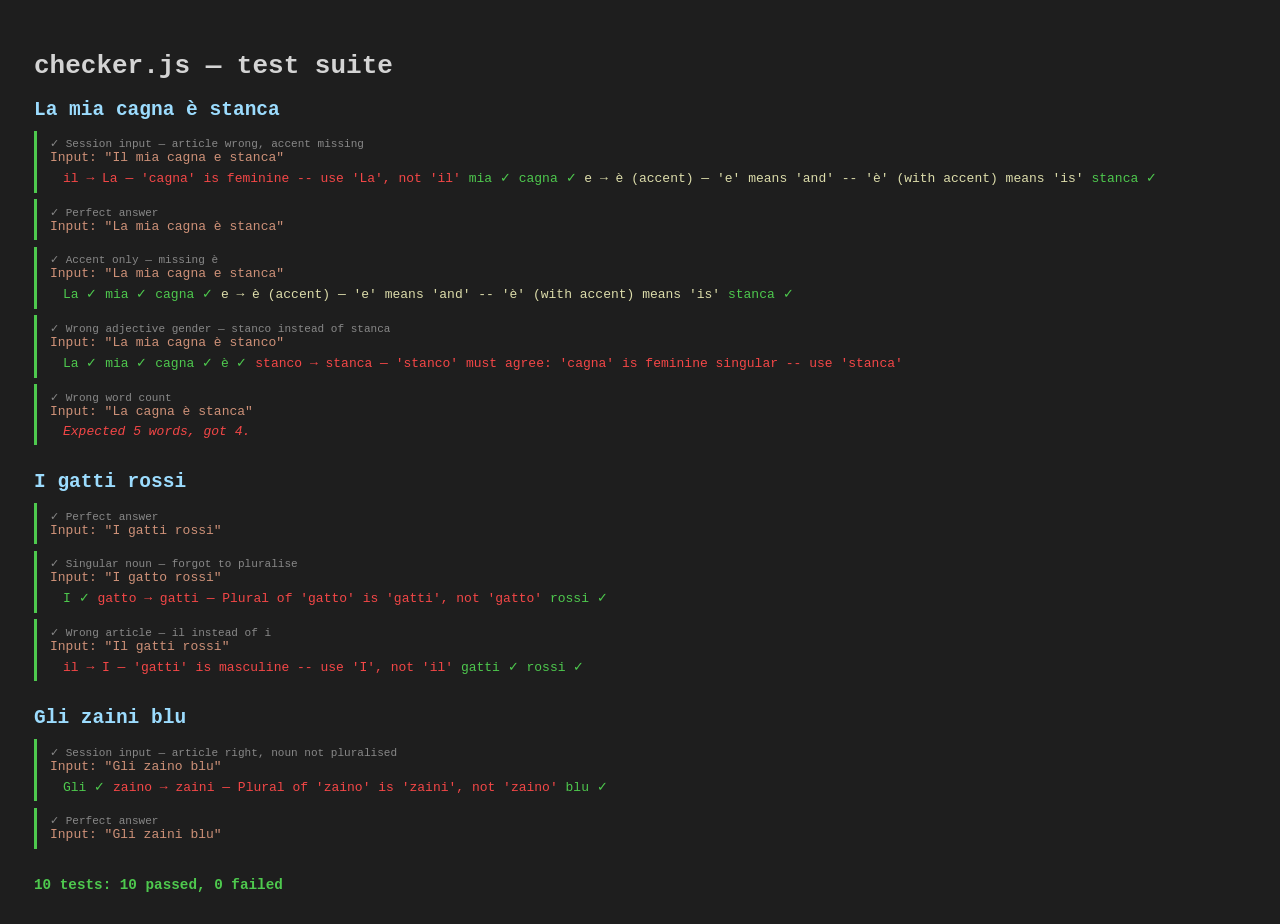
==== test_checker.html @ 8f9391da "Initial commit — working Italian tutor (Phases 1-4 + data expansion)" ====
<!DOCTYPE html>
<html lang="en">
<head>
    <meta charset="UTF-8">
    <title>Checker Tests</title>
    <style>
        body { font-family: monospace; padding: 2em; background: #1e1e1e; color: #d4d4d4; }
        .suite { margin-bottom: 2em; }
        h2 { color: #9cdcfe; margin-bottom: 0.5em; }
        .case { margin: 0.5em 0; padding: 0.5em 1em; border-left: 3px solid #555; }
        .pass { border-color: #4ec94e; }
        .fail { border-color: #f44747; }
        .label { color: #888; font-size: 0.85em; }
        .input { color: #ce9178; }
        .tokens { margin-top: 0.4em; padding-left: 1em; }
        .tok-ok      { color: #4ec94e; }
        .tok-accent  { color: #dcdcaa; }
        .tok-wrong   { color: #f44747; }
        .tok-struct  { color: #f44747; font-style: italic; }
        .summary { margin-top: 2em; font-size: 1.1em; font-weight: bold; }
        .summary.all-pass { color: #4ec94e; }
        .summary.has-fail { color: #f44747; }
    </style>
</head>
<body>
<h1>checker.js — test suite</h1>
<div id="output"></div>

<script type="module">
import { check } from './js/checker.js';

// ── The exercise from our design session ─────────────────────────────────────
// "My (female) dog is tired" → "La mia cagna è stanca"

const cagnaExercise = {
    answer: "La mia cagna è stanca",
    answerTokens: [
        { token: "La",     role: "article",    ruleId: "article_definite",    context: { gender: "f", number: "singular", noun: "cagna" } },
        { token: "mia",    role: "possessive", ruleId: "possessive_article",  context: { gender: "f", number: "singular", noun: "cagna" } },
        { token: "cagna",  role: "noun",       ruleId: null,                  context: { gender: "f", number: "singular", singular: "cagna" } },
        { token: "è",      role: "verb",       ruleId: null,                  context: { verb: "essere", pronoun: "lui/lei" } },
        { token: "stanca", role: "adjective",  ruleId: "adj_gender_agreement",context: { gender: "f", number: "singular", noun: "cagna", baseForm: "stanco" } }
    ]
};

// ── "The red cats" → "I gatti rossi" ─────────────────────────────────────────

const gattiExercise = {
    answer: "I gatti rossi",
    answerTokens: [
        { token: "I",      role: "article",   ruleId: "article_definite",    context: { gender: "m", number: "plural", noun: "gatti" } },
        { token: "gatti",  role: "noun",      ruleId: "noun_plural",         context: { gender: "m", number: "plural", singular: "gatto" } },
        { token: "rossi",  role: "adjective", ruleId: "adj_number_agreement",context: { gender: "m", number: "plural", noun: "gatti", baseForm: "rosso" } }
    ]
};

// ── "The blue rucksacks" → "Gli zaini blu" ───────────────────────────────────

const zainiExercise = {
    answer: "Gli zaini blu",
    answerTokens: [
        { token: "Gli",   role: "article",   ruleId: "article_definite", context: { gender: "m", number: "plural", noun: "zaini" } },
        { token: "zaini", role: "noun",      ruleId: "noun_plural",      context: { gender: "m", number: "plural", singular: "zaino" } },
        { token: "blu",   role: "adjective", ruleId: "adj_invariable",   context: { gender: "m", number: "plural", noun: "zaini", baseForm: "blu" } }
    ]
};

// ── Test cases ────────────────────────────────────────────────────────────────

const tests = [
    {
        suite: "La mia cagna è stanca",
        cases: [
            {
                label: "Session input — article wrong, accent missing",
                input: "Il mia cagna e stanca",
                exercise: cagnaExercise,
                expect: { correct: false, accentOnly: false },
                expectTokens: [
                    { correct: false, accentOnly: false },  // Il → La
                    { correct: true,  accentOnly: false },  // mia ✓
                    { correct: true,  accentOnly: false },  // cagna ✓
                    { correct: true,  accentOnly: true  },  // e → è (accent)
                    { correct: true,  accentOnly: false },  // stanca ✓
                ]
            },
            {
                label: "Perfect answer",
                input: "La mia cagna è stanca",
                exercise: cagnaExercise,
                expect: { correct: true, accentOnly: false },
            },
            {
                label: "Accent only — missing è",
                input: "La mia cagna e stanca",
                exercise: cagnaExercise,
                expect: { correct: true, accentOnly: true },
            },
            {
                label: "Wrong adjective gender — stanco instead of stanca",
                input: "La mia cagna è stanco",
                exercise: cagnaExercise,
                expect: { correct: false, accentOnly: false },
                expectTokens: [
                    { correct: true,  accentOnly: false },
                    { correct: true,  accentOnly: false },
                    { correct: true,  accentOnly: false },
                    { correct: true,  accentOnly: false },
                    { correct: false, accentOnly: false },  // stanco → stanca
                ]
            },
            {
                label: "Wrong word count",
                input: "La cagna è stanca",
                exercise: cagnaExercise,
                expect: { correct: false },
                expectStructural: true
            },
        ]
    },
    {
        suite: "I gatti rossi",
        cases: [
            {
                label: "Perfect answer",
                input: "I gatti rossi",
                exercise: gattiExercise,
                expect: { correct: true, accentOnly: false },
            },
            {
                label: "Singular noun — forgot to pluralise",
                input: "I gatto rossi",
                exercise: gattiExercise,
                expect: { correct: false },
                expectTokens: [
                    { correct: true,  accentOnly: false },
                    { correct: false, accentOnly: false },  // gatto → gatti
                    { correct: true,  accentOnly: false },
                ]
            },
            {
                label: "Wrong article — il instead of i",
                input: "Il gatti rossi",
                exercise: gattiExercise,
                expect: { correct: false },
                expectTokens: [
                    { correct: false, accentOnly: false },  // Il → I
                    { correct: true,  accentOnly: false },
                    { correct: true,  accentOnly: false },
                ]
            },
        ]
    },
    {
        suite: "Gli zaini blu",
        cases: [
            {
                label: "Session input — article right, noun not pluralised",
                input: "Gli zaino blu",
                exercise: zainiExercise,
                expect: { correct: false },
                expectTokens: [
                    { correct: true,  accentOnly: false },  // Gli ✓
                    { correct: false, accentOnly: false },  // zaino → zaini
                    { correct: true,  accentOnly: false },  // blu ✓ (invariable)
                ]
            },
            {
                label: "Perfect answer",
                input: "Gli zaini blu",
                exercise: zainiExercise,
                expect: { correct: true, accentOnly: false },
            },
        ]
    },
];

// ── Runner ────────────────────────────────────────────────────────────────────

let passed = 0;
let failed = 0;
const out = document.getElementById('output');

function assert(condition, label) {
    if (!condition) throw new Error(label);
}

for (const suite of tests) {
    const suiteEl = document.createElement('div');
    suiteEl.className = 'suite';
    suiteEl.innerHTML = `<h2>${suite.suite}</h2>`;

    for (const tc of suite.cases) {
        const result = check(tc.input, tc.exercise);
        let ok = true;
        const notes = [];

        try {
            if ('correct'    in tc.expect) assert(result.correct    === tc.expect.correct,    `correct: expected ${tc.expect.correct}, got ${result.correct}`);
            if ('accentOnly' in tc.expect) assert(result.accentOnly === tc.expect.accentOnly, `accentOnly: expected ${tc.expect.accentOnly}, got ${result.accentOnly}`);
            if (tc.expectStructural) assert(result.structuralError !== null, 'expected structuralError');
            if (tc.expectTokens) {
                assert(result.tokens.length === tc.expectTokens.length, `token count: expected ${tc.expectTokens.length}, got ${result.tokens.length}`);
                tc.expectTokens.forEach((et, i) => {
                    const t = result.tokens[i];
                    if ('correct'    in et) assert(t.correct    === et.correct,    `token[${i}].correct: expected ${et.correct}, got ${t.correct}`);
                    if ('accentOnly' in et) assert(t.accentOnly === et.accentOnly, `token[${i}].accentOnly: expected ${et.accentOnly}, got ${t.accentOnly}`);
                });
            }
        } catch (e) {
            ok = false;
            notes.push(e.message);
        }

        const caseEl = document.createElement('div');
        caseEl.className = `case ${ok ? 'pass' : 'fail'}`;

        let html = `<div class="label">${ok ? '✓' : '✗'} ${tc.label}</div>`;
        html += `<div class="input">Input: "${tc.input}"</div>`;

        if (!ok) {
            notes.forEach(n => { html += `<div class="tok-wrong">  ✗ ${n}</div>`; });
        }

        if (result.structuralError) {
            html += `<div class="tokens"><span class="tok-struct">${result.structuralError.message}</span></div>`;
        } else if (result.tokens.length > 0) {
            html += '<div class="tokens">';
            result.tokens.forEach(t => {
                if (t.correct && !t.accentOnly) {
                    html += `<span class="tok-ok">${t.expected} ✓</span>  `;
                } else if (t.accentOnly) {
                    html += `<span class="tok-accent">${t.got} → ${t.expected} (accent)  ${t.message ? '— ' + t.message : ''}</span>  `;
                } else {
                    html += `<span class="tok-wrong">${t.got} → ${t.expected}  — ${t.message}</span>  `;
                }
            });
            html += '</div>';
        }

        caseEl.innerHTML = html;
        suiteEl.appendChild(caseEl);

        if (ok) passed++; else failed++;
    }

    out.appendChild(suiteEl);
}

const summaryEl = document.createElement('div');
summaryEl.className = `summary ${failed === 0 ? 'all-pass' : 'has-fail'}`;
summaryEl.textContent = `${passed + failed} tests: ${passed} passed, ${failed} failed`;
out.appendChild(summaryEl);
</script>
</body>
</html>
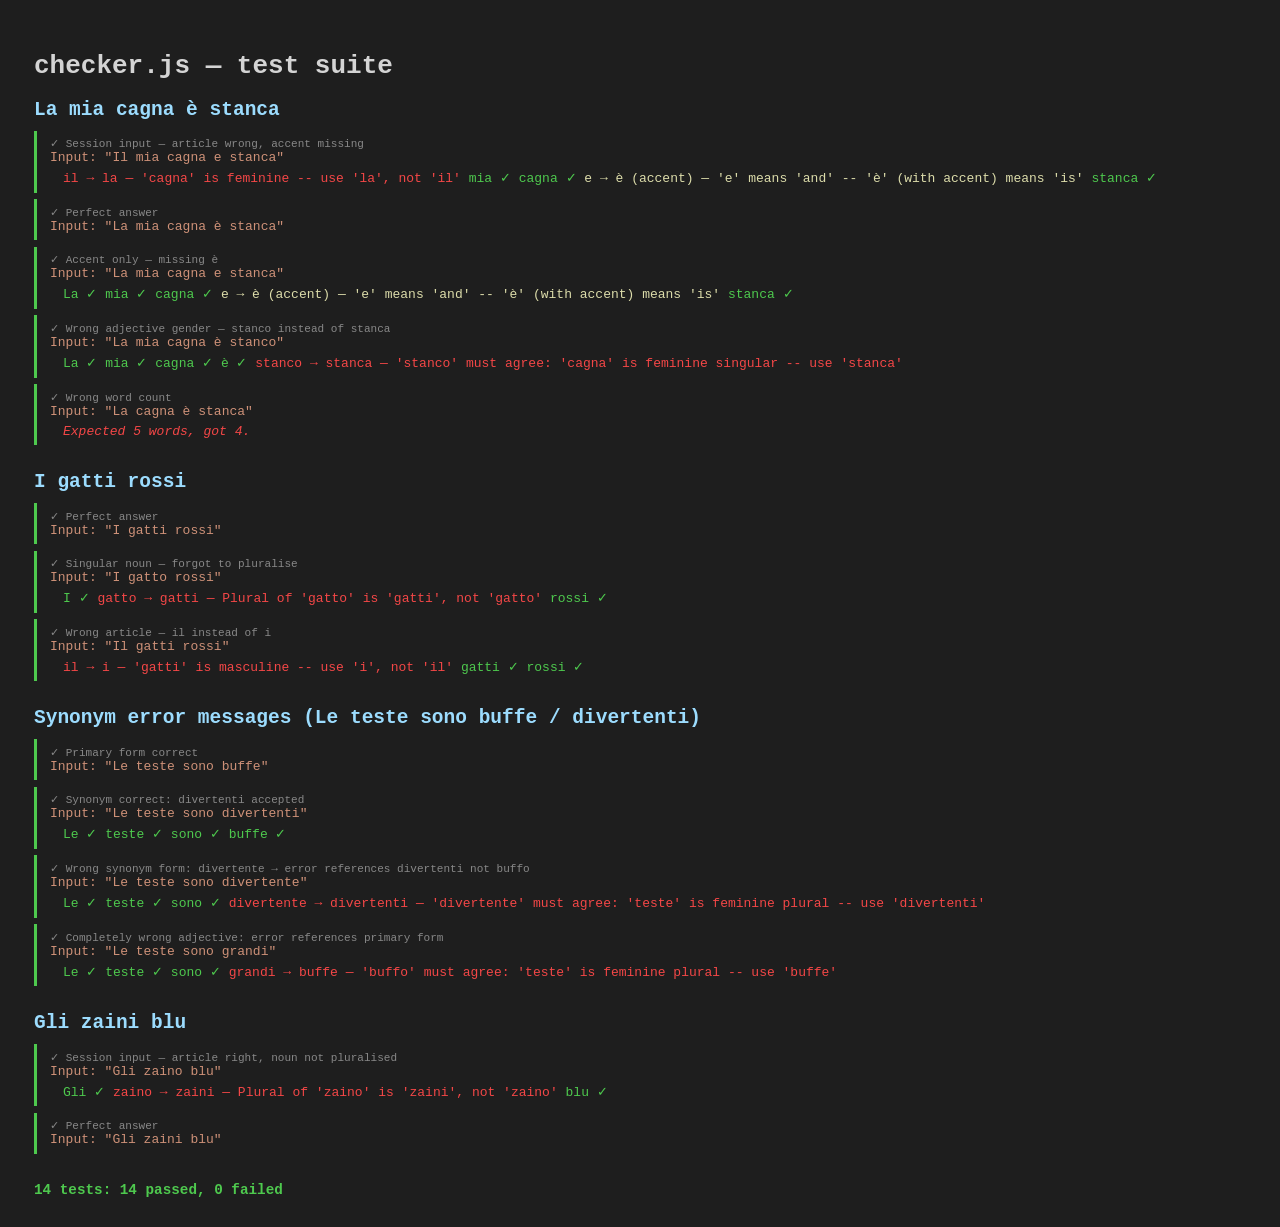
==== commit 140a87d3: "Add synonym error message tests to test_checker.html Four cases: primary correct, synonym correct, w" ====
--- a/test_checker.html
+++ b/test_checker.html
@@ -54,6 +54,20 @@
     ]
 };
 
+// ── "The heads are amusing" → "Le teste sono buffe" (synonym: divertenti) ────
+
+const testeExercise = {
+    answer: "Le teste sono buffe",
+    answerTokens: [
+        { token: "Le",    role: "article",   ruleId: "article_definite",     context: { gender: "f", number: "plural",   noun: "teste" } },
+        { token: "teste", role: "noun",      ruleId: "noun_plural",          context: { gender: "f", number: "plural",   singular: "testa" } },
+        { token: "sono",  role: "verb",      ruleId: null,                   context: { verb: "essere", pronoun: "loro" } },
+        { token: "buffe", role: "adjective", ruleId: "adj_number_agreement",
+          accepted: ["buffe", "divertenti"], acceptedBases: ["buffo", "divertente"],
+          context: { gender: "f", number: "plural", noun: "teste", baseForm: "buffo" } }
+    ]
+};
+
 // ── "The blue rucksacks" → "Gli zaini blu" ───────────────────────────────────
 
 const zainiExercise = {
@@ -147,6 +161,47 @@
                     { correct: false, accentOnly: false },  // Il → I
                     { correct: true,  accentOnly: false },
                     { correct: true,  accentOnly: false },
+                ]
+            },
+        ]
+    },
+    {
+        suite: "Synonym error messages (Le teste sono buffe / divertenti)",
+        cases: [
+            {
+                label: "Primary form correct",
+                input: "Le teste sono buffe",
+                exercise: testeExercise,
+                expect: { correct: true, accentOnly: false },
+            },
+            {
+                label: "Synonym correct: divertenti accepted",
+                input: "Le teste sono divertenti",
+                exercise: testeExercise,
+                expect: { correct: true, accentOnly: false },
+            },
+            {
+                label: "Wrong synonym form: divertente → error references divertenti not buffo",
+                input: "Le teste sono divertente",
+                exercise: testeExercise,
+                expect: { correct: false },
+                expectTokens: [
+                    { correct: true  },
+                    { correct: true  },
+                    { correct: true  },
+                    { correct: false, expected: "divertenti", message: "divertenti" },
+                ]
+            },
+            {
+                label: "Completely wrong adjective: error references primary form",
+                input: "Le teste sono grandi",
+                exercise: testeExercise,
+                expect: { correct: false },
+                expectTokens: [
+                    { correct: true  },
+                    { correct: true  },
+                    { correct: true  },
+                    { correct: false, expected: "buffe" },
                 ]
             },
         ]
@@ -205,6 +260,8 @@
                     const t = result.tokens[i];
                     if ('correct'    in et) assert(t.correct    === et.correct,    `token[${i}].correct: expected ${et.correct}, got ${t.correct}`);
                     if ('accentOnly' in et) assert(t.accentOnly === et.accentOnly, `token[${i}].accentOnly: expected ${et.accentOnly}, got ${t.accentOnly}`);
+                    if ('expected'   in et) assert(t.expected   === et.expected,   `token[${i}].expected: expected "${et.expected}", got "${t.expected}"`);
+                    if ('message'    in et) assert(t.message?.includes(et.message), `token[${i}].message: expected to include "${et.message}", got "${t.message}"`);
                 });
             }
         } catch (e) {
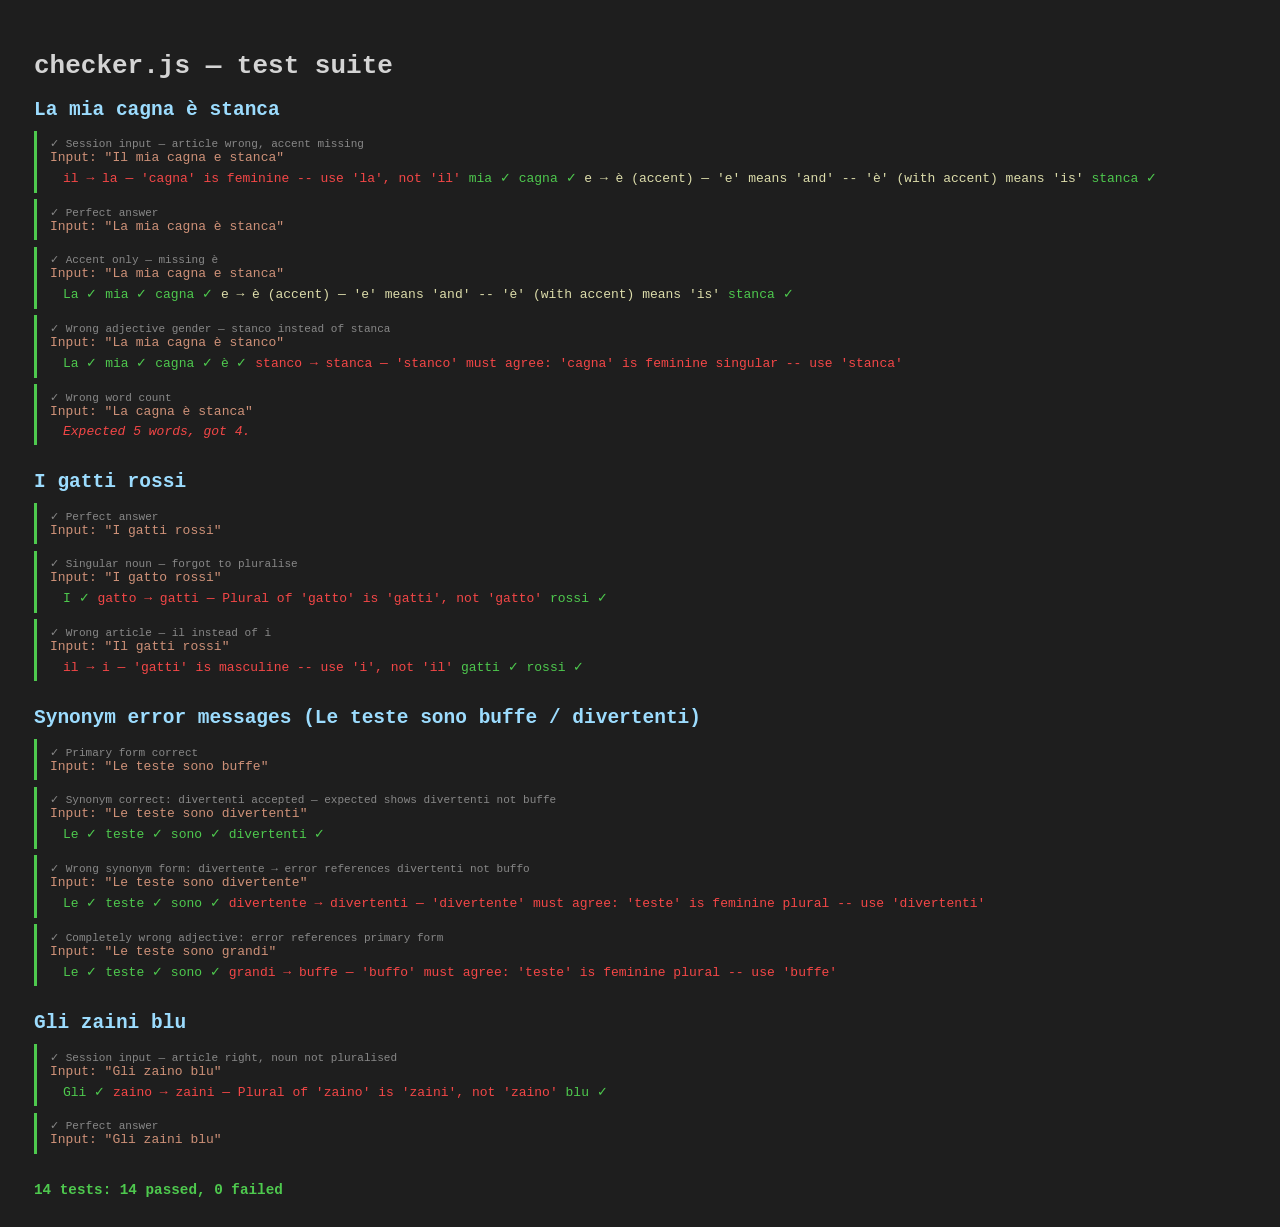
==== commit 113c39f8: "Show matched synonym form in expected, not primary form When the user types a correct synonym (e.g. " ====
--- a/test_checker.html
+++ b/test_checker.html
@@ -175,10 +175,16 @@
                 expect: { correct: true, accentOnly: false },
             },
             {
-                label: "Synonym correct: divertenti accepted",
+                label: "Synonym correct: divertenti accepted — expected shows divertenti not buffe",
                 input: "Le teste sono divertenti",
                 exercise: testeExercise,
                 expect: { correct: true, accentOnly: false },
+                expectTokens: [
+                    { correct: true },
+                    { correct: true },
+                    { correct: true },
+                    { correct: true, expected: "divertenti" },
+                ]
             },
             {
                 label: "Wrong synonym form: divertente → error references divertenti not buffo",
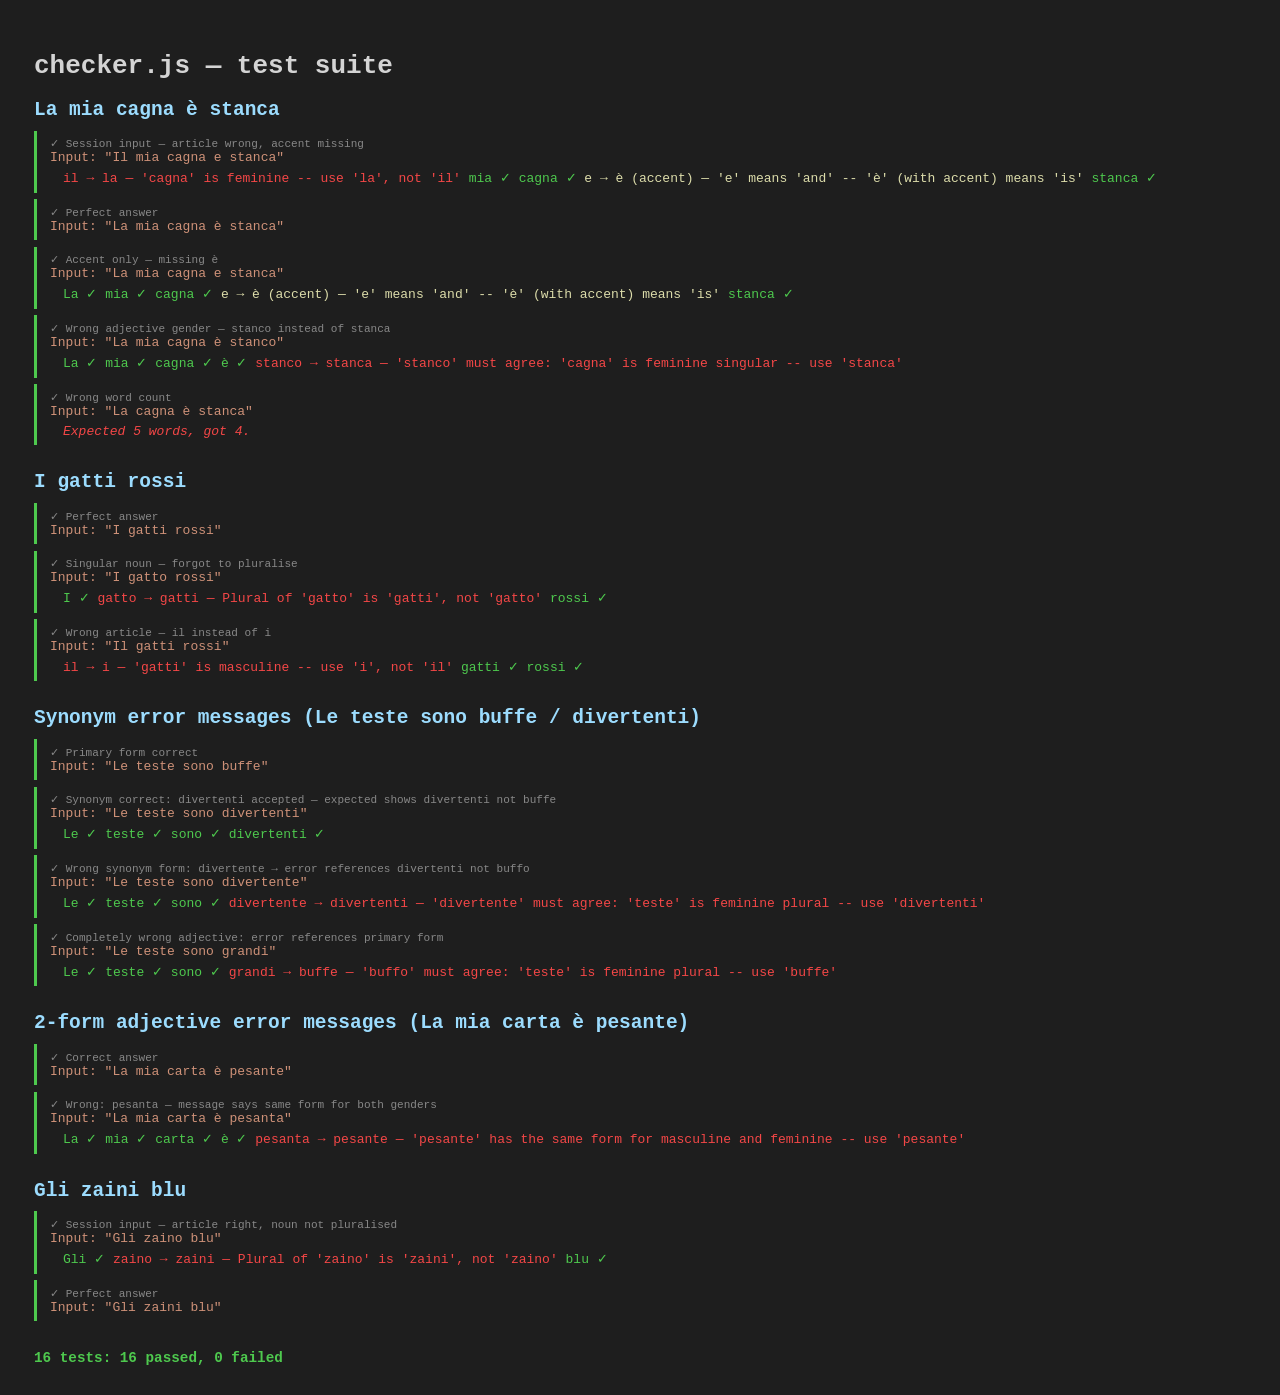
==== commit b4b111fe: "Add adj_2form ruleId for 2-form adjectives 2-form adjectives (pesante, grande, triste…) now get thei" ====
--- a/test_checker.html
+++ b/test_checker.html
@@ -68,6 +68,22 @@
     ]
 };
 
+// ── "My card is heavy" → "La mia carta è pesante" (2-form adjective) ─────────
+
+const cartaExercise = {
+    answer: "La mia carta è pesante",
+    answerTokens: [
+        { token: "La",      role: "article",    ruleId: "article_definite",   context: { gender: "f", number: "singular", noun: "carta" } },
+        { token: "mia",     role: "possessive", ruleId: "possessive_article", context: { gender: "f", number: "singular", noun: "carta" } },
+        { token: "carta",   role: "noun",       ruleId: null,                 context: { gender: "f", number: "singular", singular: "carta" } },
+        { token: "è",       role: "verb",       ruleId: null,                 context: { verb: "essere", pronoun: "lui/lei" } },
+        { token: "pesante", role: "adjective",  ruleId: "adj_2form",
+          accepted: ["pesante"],
+          acceptedBases: ["pesante"],
+          context: { gender: "f", number: "singular", noun: "carta", baseForm: "pesante", agreement: "2form" } }
+    ]
+};
+
 // ── "The blue rucksacks" → "Gli zaini blu" ───────────────────────────────────
 
 const zainiExercise = {
@@ -208,6 +224,30 @@
                     { correct: true  },
                     { correct: true  },
                     { correct: false, expected: "buffe" },
+                ]
+            },
+        ]
+    },
+    {
+        suite: "2-form adjective error messages (La mia carta è pesante)",
+        cases: [
+            {
+                label: "Correct answer",
+                input: "La mia carta è pesante",
+                exercise: cartaExercise,
+                expect: { correct: true, accentOnly: false },
+            },
+            {
+                label: "Wrong: pesanta — message says same form for both genders",
+                input: "La mia carta è pesanta",
+                exercise: cartaExercise,
+                expect: { correct: false },
+                expectTokens: [
+                    { correct: true },
+                    { correct: true },
+                    { correct: true },
+                    { correct: true },
+                    { correct: false, message: "same form for masculine and feminine" },
                 ]
             },
         ]
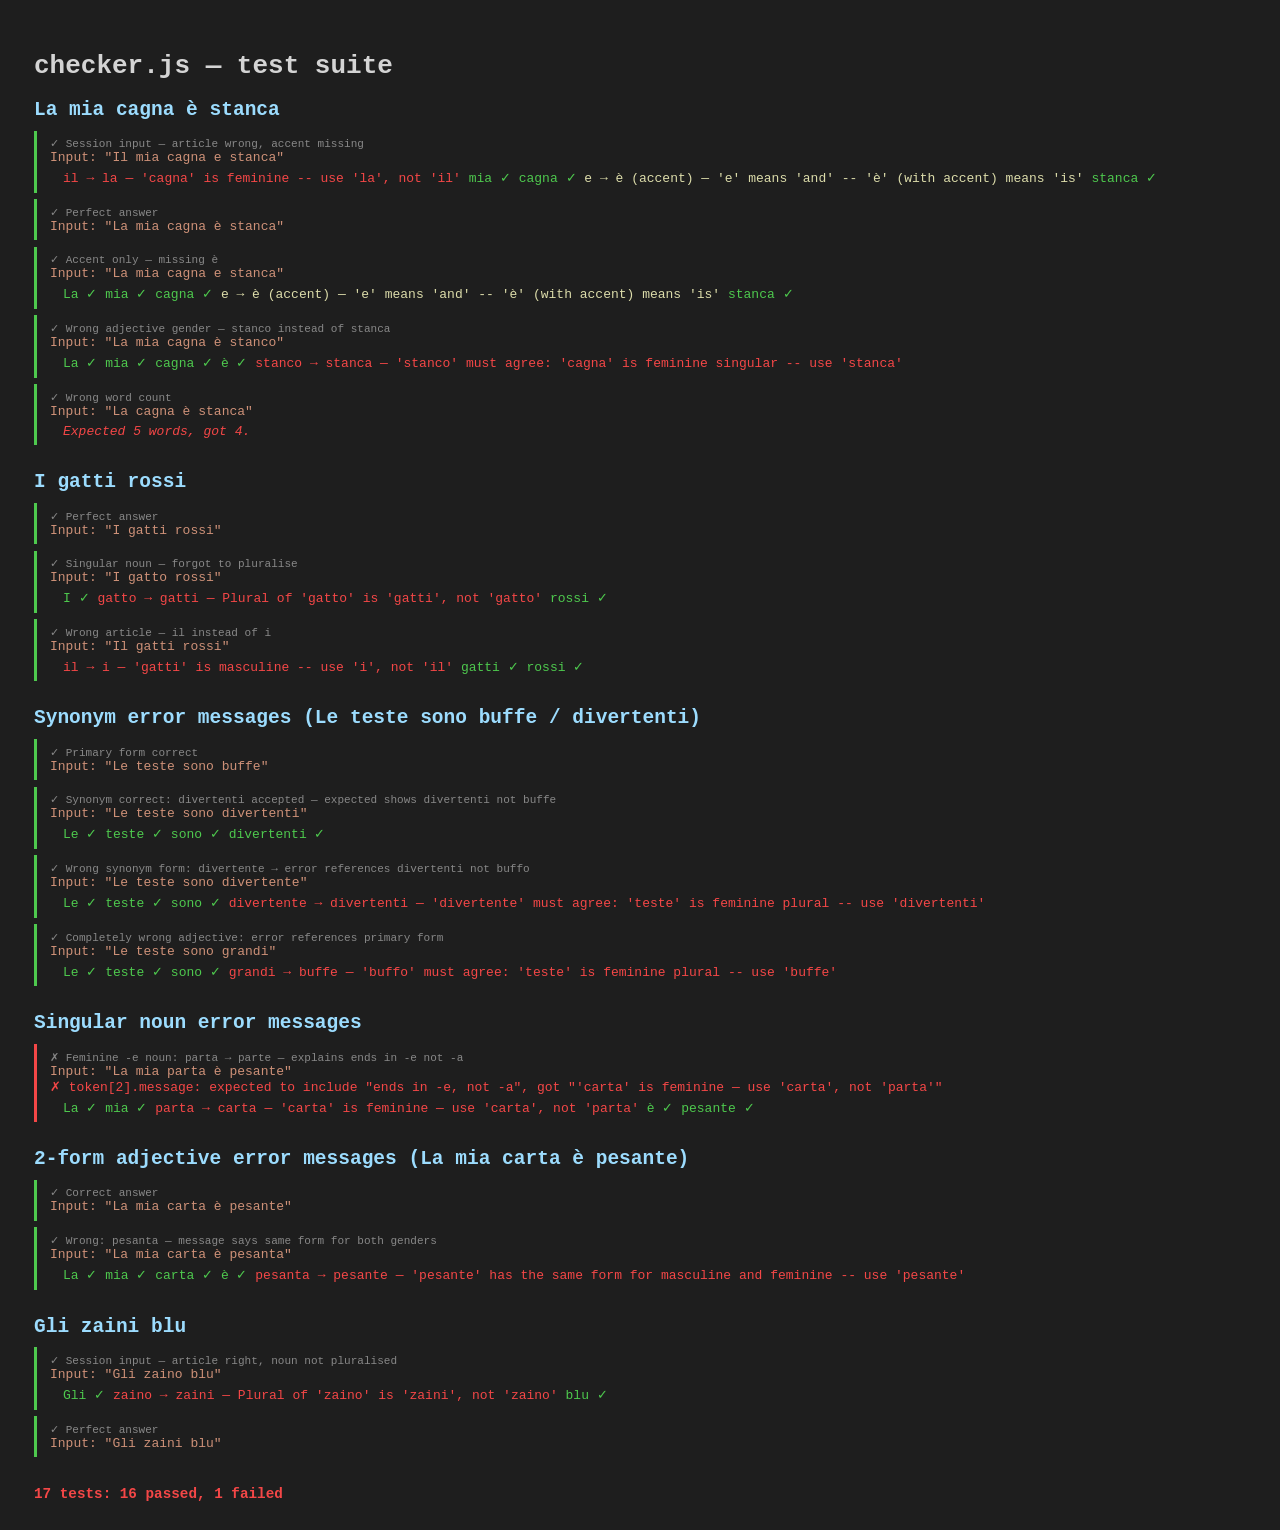
==== commit 431095ce: "Improve singular noun error messages Instead of bare 'Use X not Y', explain the gender and ending: -" ====
--- a/test_checker.html
+++ b/test_checker.html
@@ -229,6 +229,24 @@
         ]
     },
     {
+        suite: "Singular noun error messages",
+        cases: [
+            {
+                label: "Feminine -e noun: parta → parte — explains ends in -e not -a",
+                input: "La mia parta è pesante",
+                exercise: cartaExercise,
+                expect: { correct: false },
+                expectTokens: [
+                    { correct: true },
+                    { correct: true },
+                    { correct: false, message: "ends in -e, not -a" },
+                    { correct: true },
+                    { correct: true },
+                ]
+            },
+        ]
+    },
+    {
         suite: "2-form adjective error messages (La mia carta è pesante)",
         cases: [
             {
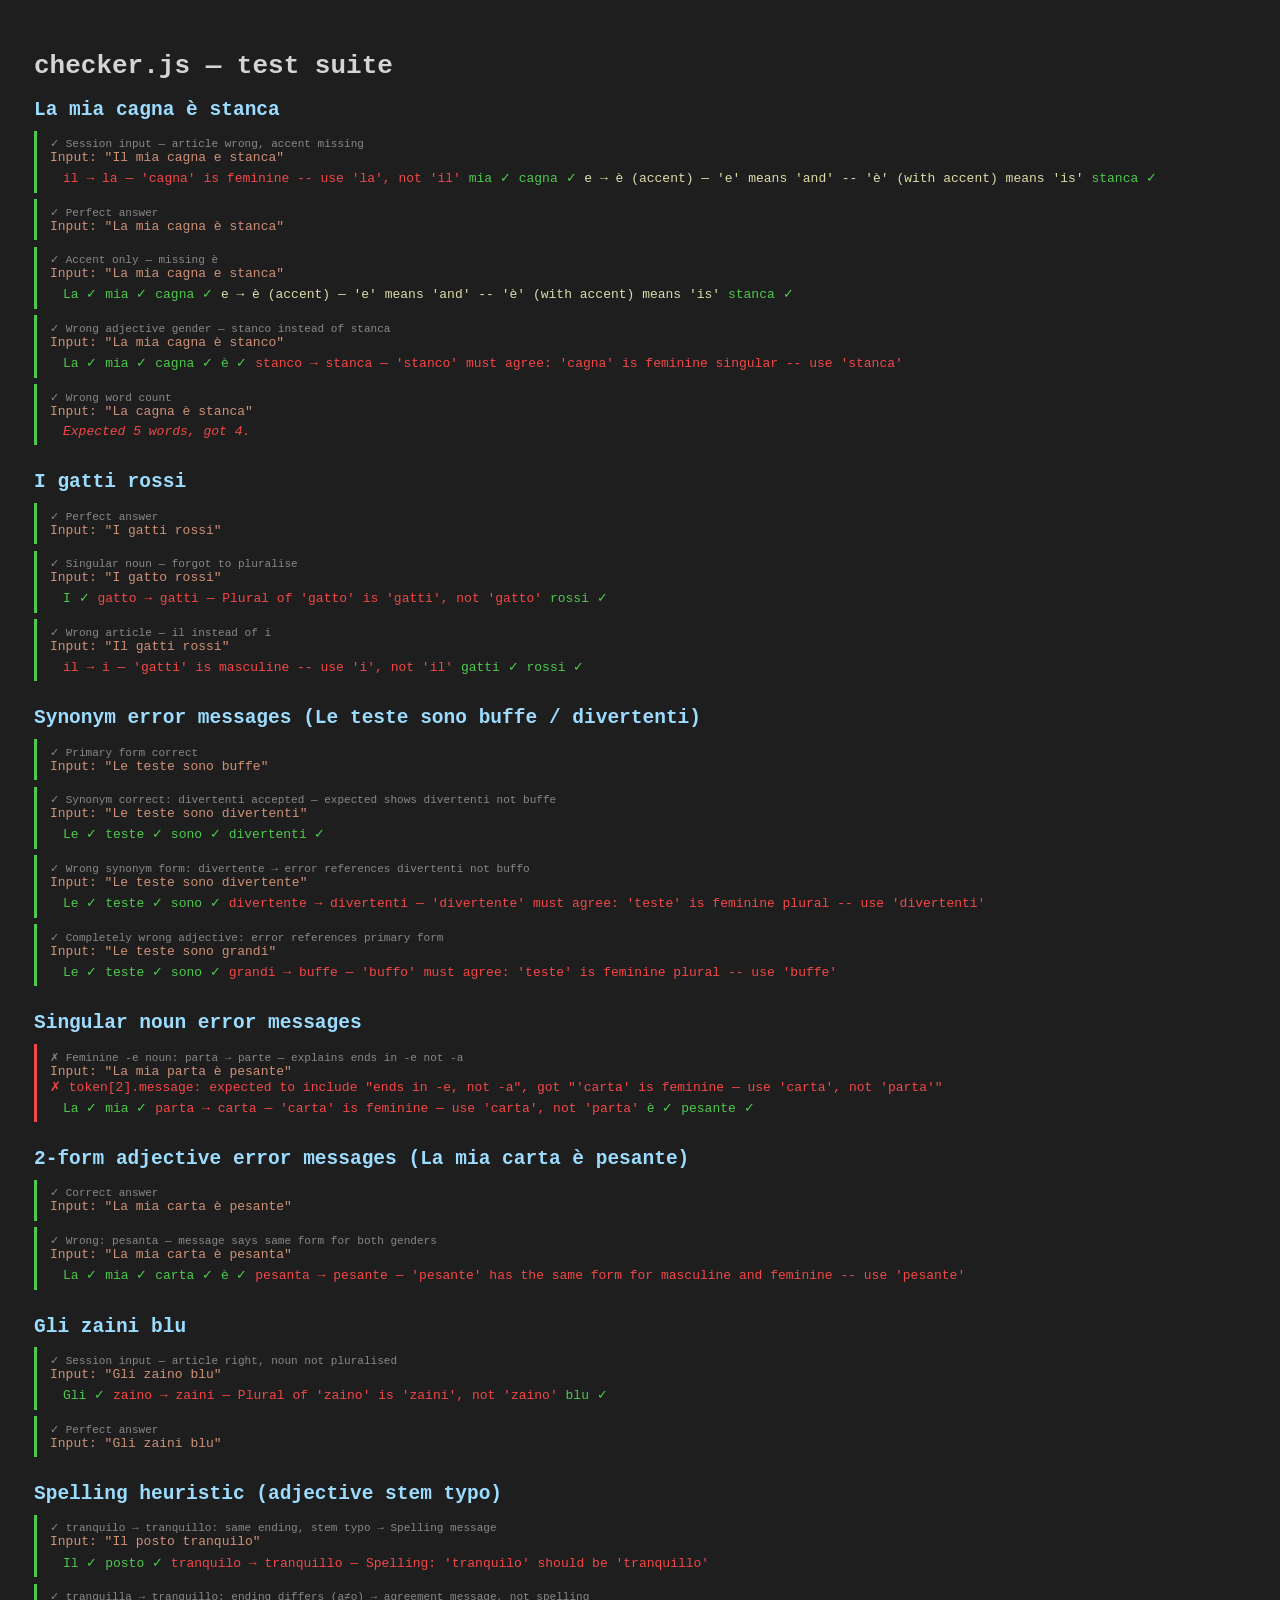
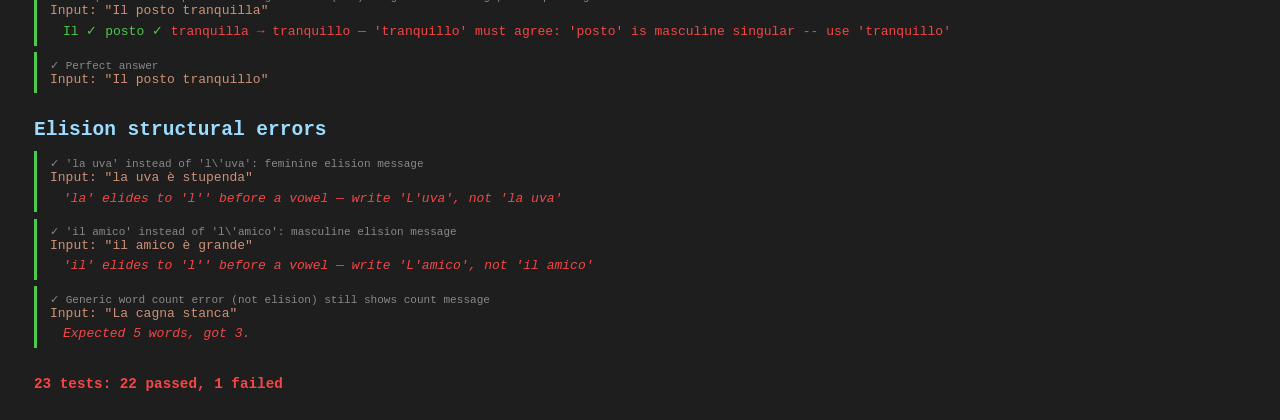
==== commit 545a7f98: "Improve test coverage and add etymological notes to invariable adjectives - test_checker.html: add s" ====
--- a/test_checker.html
+++ b/test_checker.html
@@ -95,6 +95,49 @@
     ]
 };
 
+// ── "Il posto tranquillo" — for spelling heuristic tests ─────────────────────
+
+const postoExercise = {
+    answer: "Il posto tranquillo",
+    answerTokens: [
+        { token: "Il",         role: "article",   ruleId: "article_definite",
+          context: { gender: "m", number: "singular", noun: "posto" } },
+        { token: "posto",      role: "noun",       ruleId: null,
+          context: { gender: "m", number: "singular", singular: "posto" } },
+        { token: "tranquillo", role: "adjective",  ruleId: "adj_gender_agreement",
+          accepted: ["tranquillo"], acceptedBases: ["tranquillo"],
+          context: { gender: "m", number: "singular", noun: "posto", baseForm: "tranquillo", agreement: "4form" } }
+    ]
+};
+
+// ── "L'uva è stupenda" / "L'amico è grande" — for elision error tests ────────
+
+const uvaExercise = {
+    answer: "L'uva è stupenda",
+    answerTokens: [
+        { token: "L'uva",    role: "article_noun", ruleId: "article_definite",
+          context: { gender: "f", number: "singular", noun: "uva", article_class: "vowel" } },
+        { token: "è",        role: "verb",          ruleId: null,
+          context: { verb: "essere", pronoun: "lui/lei" } },
+        { token: "stupenda", role: "adjective",     ruleId: "adj_gender_agreement",
+          accepted: ["stupenda"], acceptedBases: ["stupendo"],
+          context: { gender: "f", number: "singular", noun: "uva", baseForm: "stupendo", agreement: "4form" } }
+    ]
+};
+
+const amicoElisionExercise = {
+    answer: "L'amico è grande",
+    answerTokens: [
+        { token: "L'amico", role: "article_noun", ruleId: "article_definite",
+          context: { gender: "m", number: "singular", noun: "amico", article_class: "vowel" } },
+        { token: "è",       role: "verb",          ruleId: null,
+          context: { verb: "essere", pronoun: "lui/lei" } },
+        { token: "grande",  role: "adjective",     ruleId: "adj_2form",
+          accepted: ["grande"], acceptedBases: ["grande"],
+          context: { gender: "m", number: "singular", noun: "amico", baseForm: "grande", agreement: "2form" } }
+    ]
+};
+
 // ── Test cases ────────────────────────────────────────────────────────────────
 
 const tests = [
@@ -292,6 +335,68 @@
             },
         ]
     },
+    {
+        suite: "Spelling heuristic (adjective stem typo)",
+        cases: [
+            {
+                label: "tranquilo → tranquillo: same ending, stem typo → Spelling message",
+                input: "Il posto tranquilo",
+                exercise: postoExercise,
+                expect: { correct: false },
+                expectTokens: [
+                    { correct: true },
+                    { correct: true },
+                    { correct: false, message: "Spelling" },
+                ]
+            },
+            {
+                label: "tranquilla → tranquillo: ending differs (a≠o) → agreement message, not spelling",
+                input: "Il posto tranquilla",
+                exercise: postoExercise,
+                expect: { correct: false },
+                expectTokens: [
+                    { correct: true },
+                    { correct: true },
+                    { correct: false, message: "must agree" },
+                ]
+            },
+            {
+                label: "Perfect answer",
+                input: "Il posto tranquillo",
+                exercise: postoExercise,
+                expect: { correct: true, accentOnly: false },
+            },
+        ]
+    },
+    {
+        suite: "Elision structural errors",
+        cases: [
+            {
+                label: "'la uva' instead of 'l\\'uva': feminine elision message",
+                input: "la uva è stupenda",
+                exercise: uvaExercise,
+                expect: { correct: false },
+                expectStructural: true,
+                expectStructuralMessage: "'la' elides",
+            },
+            {
+                label: "'il amico' instead of 'l\\'amico': masculine elision message",
+                input: "il amico è grande",
+                exercise: amicoElisionExercise,
+                expect: { correct: false },
+                expectStructural: true,
+                expectStructuralMessage: "'il' elides",
+            },
+            {
+                label: "Generic word count error (not elision) still shows count message",
+                input: "La cagna stanca",
+                exercise: cagnaExercise,
+                expect: { correct: false },
+                expectStructural: true,
+                expectStructuralMessage: "Expected 5 words",
+            },
+        ]
+    },
 ];
 
 // ── Runner ────────────────────────────────────────────────────────────────────
@@ -318,6 +423,7 @@
             if ('correct'    in tc.expect) assert(result.correct    === tc.expect.correct,    `correct: expected ${tc.expect.correct}, got ${result.correct}`);
             if ('accentOnly' in tc.expect) assert(result.accentOnly === tc.expect.accentOnly, `accentOnly: expected ${tc.expect.accentOnly}, got ${result.accentOnly}`);
             if (tc.expectStructural) assert(result.structuralError !== null, 'expected structuralError');
+            if (tc.expectStructuralMessage) assert(result.structuralError?.message?.includes(tc.expectStructuralMessage), `structuralError.message: expected to include "${tc.expectStructuralMessage}", got "${result.structuralError?.message}"`);
             if (tc.expectTokens) {
                 assert(result.tokens.length === tc.expectTokens.length, `token count: expected ${tc.expectTokens.length}, got ${result.tokens.length}`);
                 tc.expectTokens.forEach((et, i) => {
